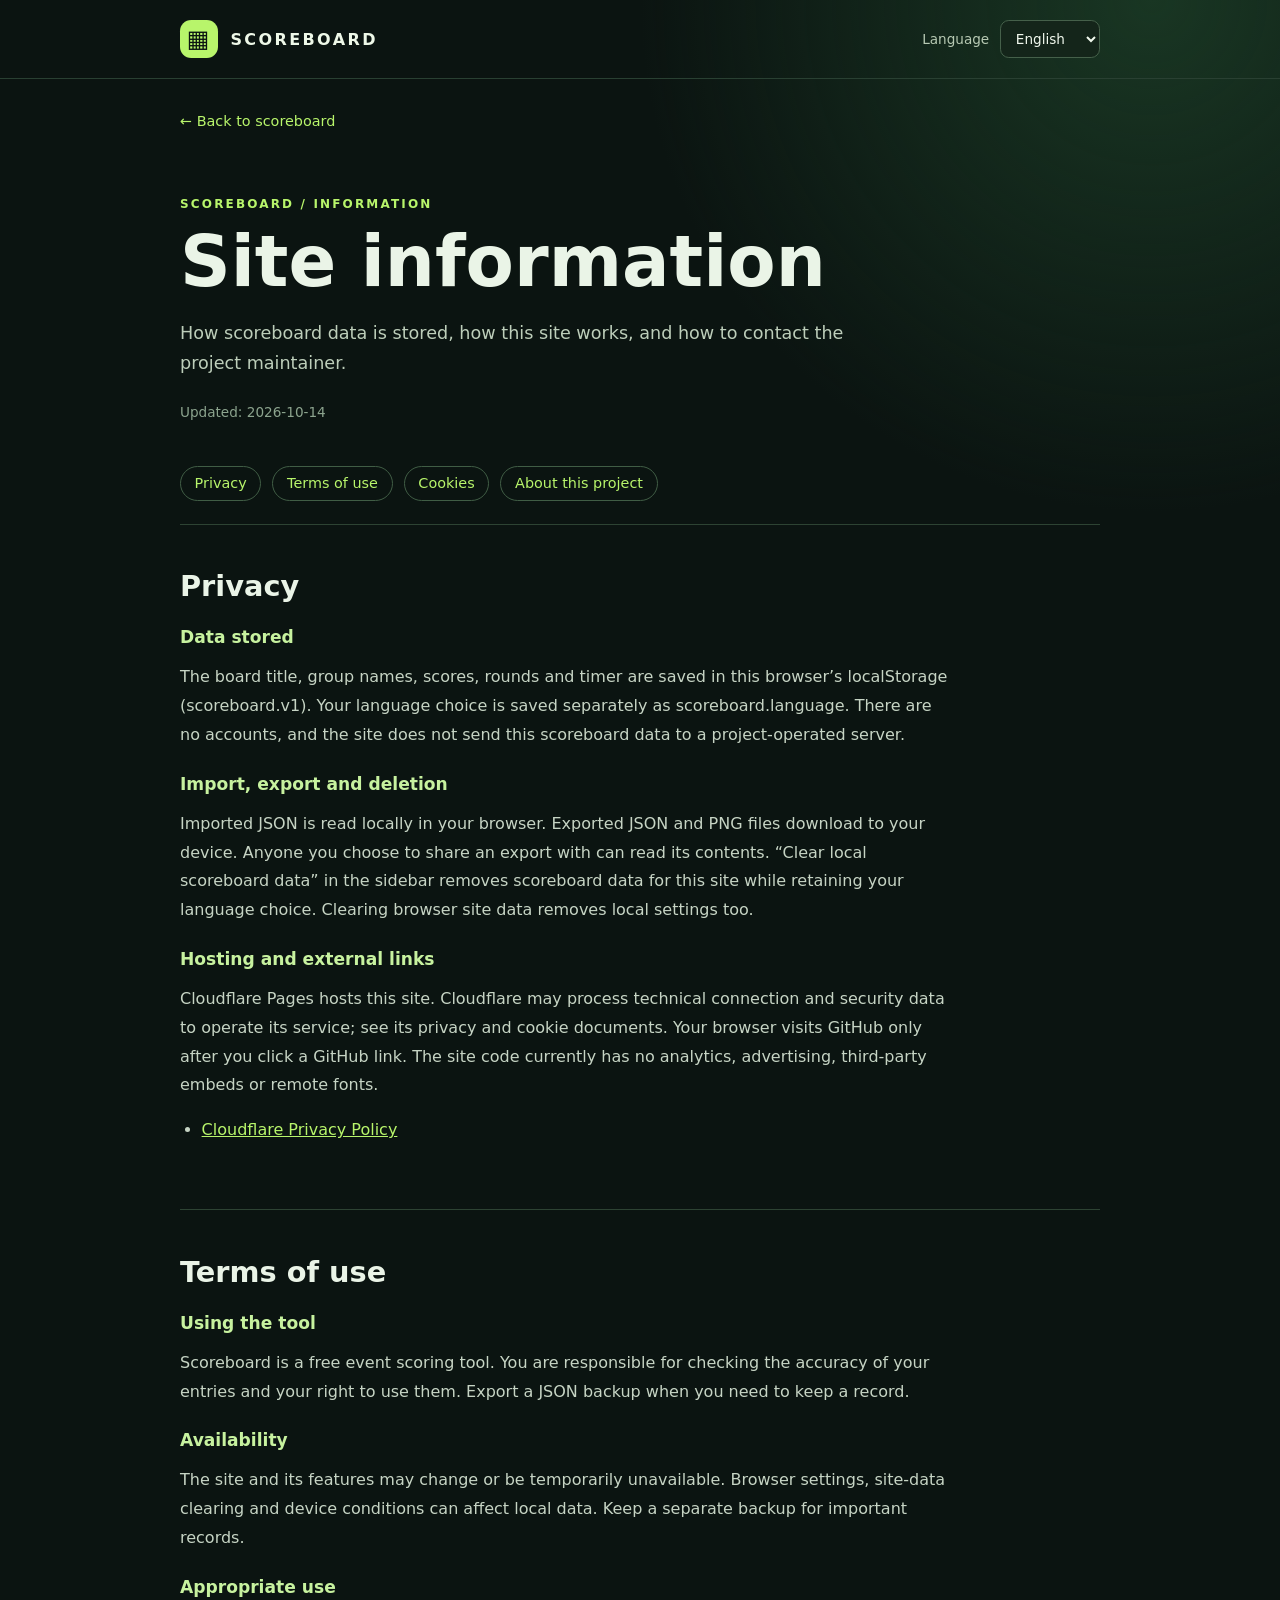
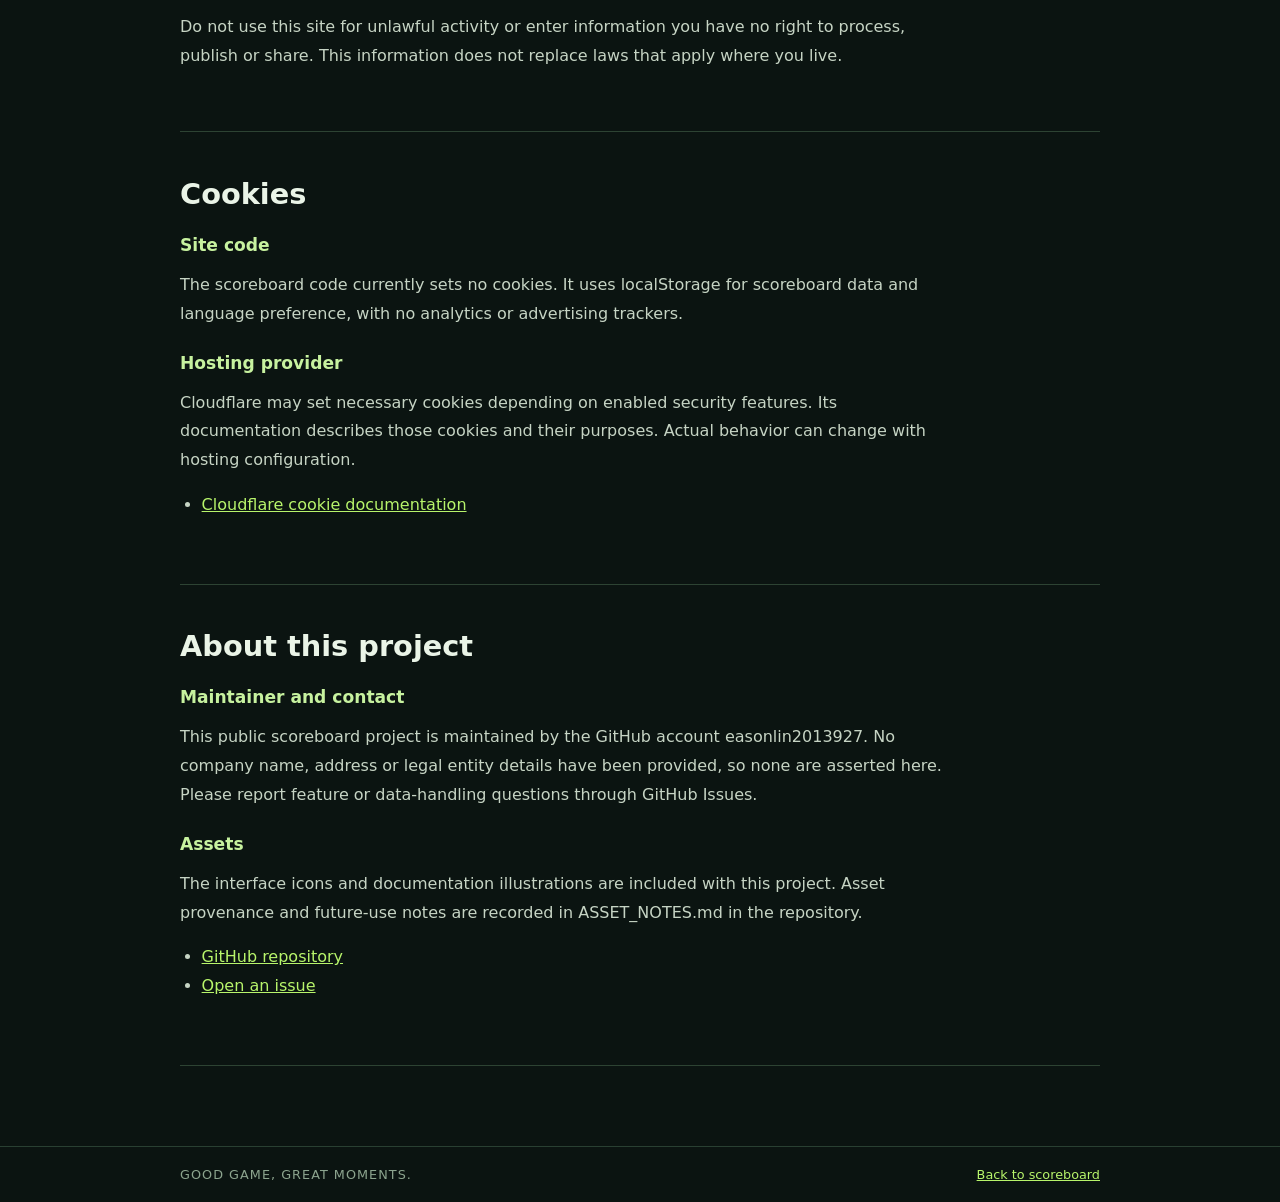
==== legal.html @ 23e591db "Add launch information and privacy controls" ====
<!doctype html>
<html lang="zh-Hant">
  <head>
    <meta charset="UTF-8" />
    <meta name="viewport" content="width=device-width, initial-scale=1" />
    <meta name="theme-color" content="#0b1411" />
    <meta name="description" content="Scoreboard 的隱私、使用條款、Cookie 與專案資訊。" />
    <title>網站資訊 · Scoreboard</title>
    <link rel="icon" href="./favicon.svg" type="image/svg+xml" />
    <link rel="stylesheet" href="./legal.css" />
    <script src="./legal.js" defer></script>
  </head>
  <body>
    <header class="site-header">
      <a class="brand" href="./index.html" aria-label="Scoreboard"><span class="brand-mark" aria-hidden="true">▦</span><span>SCOREBOARD</span></a>
      <label class="language-control"><span id="language-label">語言</span><select id="language-select"><option value="zh-TW">繁體中文</option><option value="zh-CN">简体中文</option><option value="en">English</option><option value="ja">日本語</option></select></label>
    </header>
    <main class="content">
      <a class="back-link" href="./index.html" id="back-link">← 返回記分板</a>
      <div class="intro"><p class="eyebrow">SCOREBOARD / INFORMATION</p><h1 id="page-title">網站資訊</h1><p id="page-intro">了解記分資料如何儲存、網站如何運作，以及如何聯絡專案維護者。</p><p class="updated" id="updated">更新日期：2026-10-14</p></div>
      <nav class="section-nav" id="section-nav" aria-label="頁面段落"><a href="#privacy">隱私</a><a href="#terms">條款</a><a href="#cookies">Cookie</a><a href="#about">關於</a></nav>
      <div id="sections"></div>
    </main>
    <footer class="site-footer"><span>GOOD GAME, GREAT MOMENTS.</span><a href="./index.html" id="footer-back">返回記分板</a></footer>
  </body>
</html>
---- legal.css ----
:root{color-scheme:dark;font-family:system-ui,-apple-system,"Segoe UI",sans-serif;background:#0b1411;color:#eaf4e7}*{box-sizing:border-box}html{scroll-behavior:smooth}body{margin:0;min-height:100vh;background:radial-gradient(circle at 90% 0%,#193623 0%,transparent 32rem),#0b1411}a{color:#b8f56b}a:hover{color:#e2ffb2}a:focus-visible,select:focus-visible{outline:3px solid #d6ff9c;outline-offset:4px;border-radius:4px}.site-header,.site-footer{display:flex;align-items:center;justify-content:space-between;gap:1rem;padding:1.25rem max(1.5rem,calc((100vw - 920px)/2));border-bottom:1px solid #294032}.site-header .brand{display:inline-flex;gap:.75rem;align-items:center;color:#eef8e8;font-weight:800;letter-spacing:.15em;text-decoration:none}.brand-mark{display:grid;place-items:center;width:2.4rem;height:2.4rem;border-radius:.7rem;background:#b8f56b;color:#0b1411;font-size:1.5rem}.language-control{display:flex;align-items:center;gap:.65rem;color:#b7c9b3;font-size:.85rem}.language-control select{border:1px solid #45604a;background:#14251a;color:#f0f8ed;padding:.55rem .7rem;border-radius:.55rem;font:inherit}.content{width:min(920px,calc(100% - 3rem));margin:0 auto;padding:2rem 0 5rem}.back-link{font-size:.9rem;text-decoration:none}.intro{padding:3.4rem 0 2rem}.eyebrow{color:#b8f56b;font-weight:800;letter-spacing:.18em;font-size:.75rem}h1{font-size:clamp(2.3rem,7vw,4.4rem);line-height:1.1;margin:.8rem 0 1rem}#page-intro{font-size:1.1rem;color:#bdceba;max-width:42rem;line-height:1.7}.updated{color:#8ca48e;font-size:.85rem;margin-top:1.6rem}.section-nav{display:flex;flex-wrap:wrap;gap:.7rem;padding-bottom:1.4rem;border-bottom:1px solid #2d4333}.section-nav a{display:inline-block;padding:.55rem .85rem;border:1px solid #405d45;border-radius:999px;text-decoration:none;font-size:.9rem}.section-nav a:hover{background:#1d3b27}.legal-section{scroll-margin-top:2rem;padding:2.8rem 0;border-bottom:1px solid #2d4333}.legal-section h2{font-size:1.8rem;margin:0 0 1.3rem}.legal-section h3{font-size:1.07rem;color:#c7f29f;margin:1.5rem 0 .4rem}.legal-section p,.legal-section li{color:#c6d4c4;line-height:1.8;max-width:48rem}.legal-section ul{padding-left:1.35rem;margin:.5rem 0 1.2rem}.legal-section a{overflow-wrap:anywhere}.site-footer{border-top:1px solid #294032;border-bottom:0;color:#8ca48e;font-size:.8rem;letter-spacing:.08em}.site-footer a{letter-spacing:normal}@media(max-width:600px){.site-header,.site-footer{padding:1rem 1.5rem}.site-footer{align-items:flex-start;flex-direction:column}.intro{padding-top:2.6rem}}
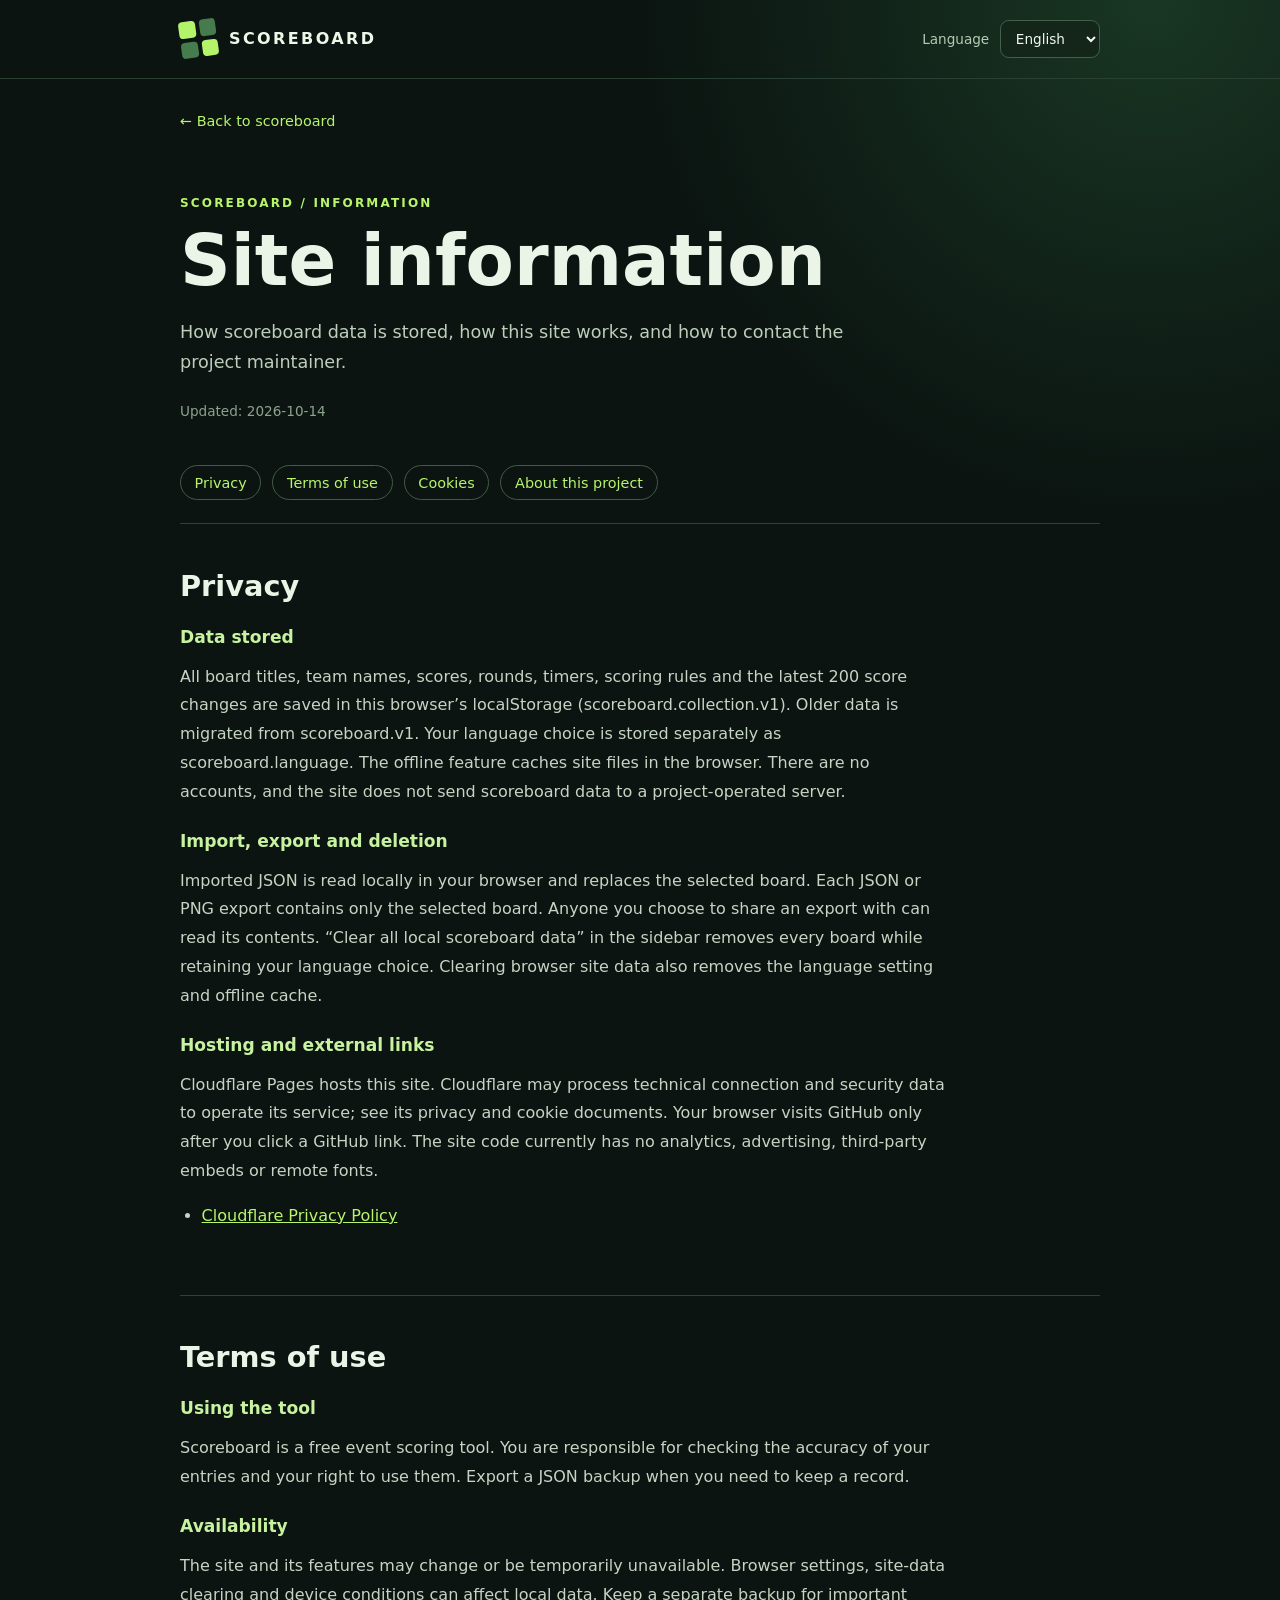
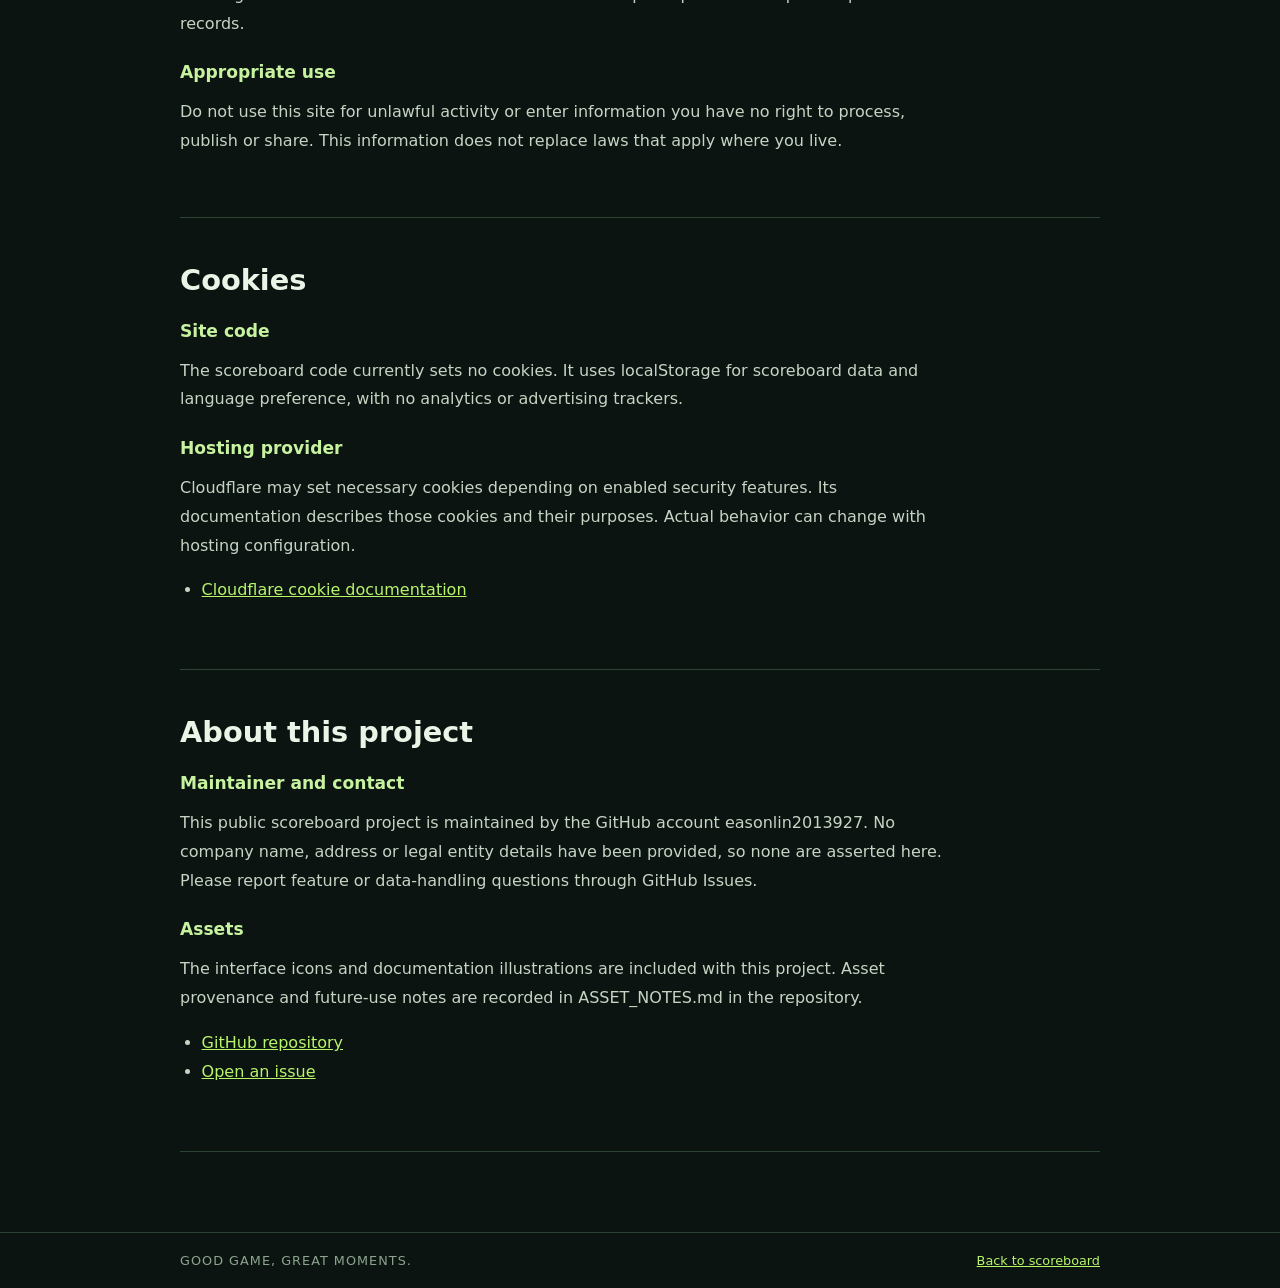
==== commit a063f5d3: "Add multiple scoreboards, scoring rules, history and offline support" ====
--- a/legal.html
+++ b/legal.html
@@ -7,12 +7,14 @@
     <meta name="description" content="Scoreboard 的隱私、使用條款、Cookie 與專案資訊。" />
     <title>網站資訊 · Scoreboard</title>
     <link rel="icon" href="./favicon.svg" type="image/svg+xml" />
+    <link rel="manifest" href="./manifest.webmanifest" />
     <link rel="stylesheet" href="./legal.css" />
     <script src="./legal.js" defer></script>
+    <script src="./pwa.js" defer></script>
   </head>
   <body>
     <header class="site-header">
-      <a class="brand" href="./index.html" aria-label="Scoreboard"><span class="brand-mark" aria-hidden="true">▦</span><span>SCOREBOARD</span></a>
+      <a class="brand" href="./index.html" aria-label="Scoreboard"><span class="brand-mark" aria-hidden="true"><span></span><span></span><span></span><span></span></span><span>SCOREBOARD</span></a>
       <label class="language-control"><span id="language-label">語言</span><select id="language-select"><option value="zh-TW">繁體中文</option><option value="zh-CN">简体中文</option><option value="en">English</option><option value="ja">日本語</option></select></label>
     </header>
     <main class="content">
--- a/legal.css
+++ b/legal.css
@@ -1 +1,4 @@
 :root{color-scheme:dark;font-family:system-ui,-apple-system,"Segoe UI",sans-serif;background:#0b1411;color:#eaf4e7}*{box-sizing:border-box}html{scroll-behavior:smooth}body{margin:0;min-height:100vh;background:radial-gradient(circle at 90% 0%,#193623 0%,transparent 32rem),#0b1411}a{color:#b8f56b}a:hover{color:#e2ffb2}a:focus-visible,select:focus-visible{outline:3px solid #d6ff9c;outline-offset:4px;border-radius:4px}.site-header,.site-footer{display:flex;align-items:center;justify-content:space-between;gap:1rem;padding:1.25rem max(1.5rem,calc((100vw - 920px)/2));border-bottom:1px solid #294032}.site-header .brand{display:inline-flex;gap:.75rem;align-items:center;color:#eef8e8;font-weight:800;letter-spacing:.15em;text-decoration:none}.brand-mark{display:grid;place-items:center;width:2.4rem;height:2.4rem;border-radius:.7rem;background:#b8f56b;color:#0b1411;font-size:1.5rem}.language-control{display:flex;align-items:center;gap:.65rem;color:#b7c9b3;font-size:.85rem}.language-control select{border:1px solid #45604a;background:#14251a;color:#f0f8ed;padding:.55rem .7rem;border-radius:.55rem;font:inherit}.content{width:min(920px,calc(100% - 3rem));margin:0 auto;padding:2rem 0 5rem}.back-link{font-size:.9rem;text-decoration:none}.intro{padding:3.4rem 0 2rem}.eyebrow{color:#b8f56b;font-weight:800;letter-spacing:.18em;font-size:.75rem}h1{font-size:clamp(2.3rem,7vw,4.4rem);line-height:1.1;margin:.8rem 0 1rem}#page-intro{font-size:1.1rem;color:#bdceba;max-width:42rem;line-height:1.7}.updated{color:#8ca48e;font-size:.85rem;margin-top:1.6rem}.section-nav{display:flex;flex-wrap:wrap;gap:.7rem;padding-bottom:1.4rem;border-bottom:1px solid #2d4333}.section-nav a{display:inline-block;padding:.55rem .85rem;border:1px solid #405d45;border-radius:999px;text-decoration:none;font-size:.9rem}.section-nav a:hover{background:#1d3b27}.legal-section{scroll-margin-top:2rem;padding:2.8rem 0;border-bottom:1px solid #2d4333}.legal-section h2{font-size:1.8rem;margin:0 0 1.3rem}.legal-section h3{font-size:1.07rem;color:#c7f29f;margin:1.5rem 0 .4rem}.legal-section p,.legal-section li{color:#c6d4c4;line-height:1.8;max-width:48rem}.legal-section ul{padding-left:1.35rem;margin:.5rem 0 1.2rem}.legal-section a{overflow-wrap:anywhere}.site-footer{border-top:1px solid #294032;border-bottom:0;color:#8ca48e;font-size:.8rem;letter-spacing:.08em}.site-footer a{letter-spacing:normal}@media(max-width:600px){.site-header,.site-footer{padding:1rem 1.5rem}.site-footer{align-items:flex-start;flex-direction:column}.intro{padding-top:2.6rem}}
+:root .site-header .brand-mark{display:grid;grid-template-columns:repeat(2,1fr);place-items:stretch;gap:4px;width:37px;height:37px;border-radius:0;background:transparent;transform:rotate(-8deg)}
+.site-header .brand-mark span{display:block;border-radius:4px;background:#b4f46b}
+.site-header .brand-mark span:nth-child(2),.site-header .brand-mark span:nth-child(3){background:#467b4d}
